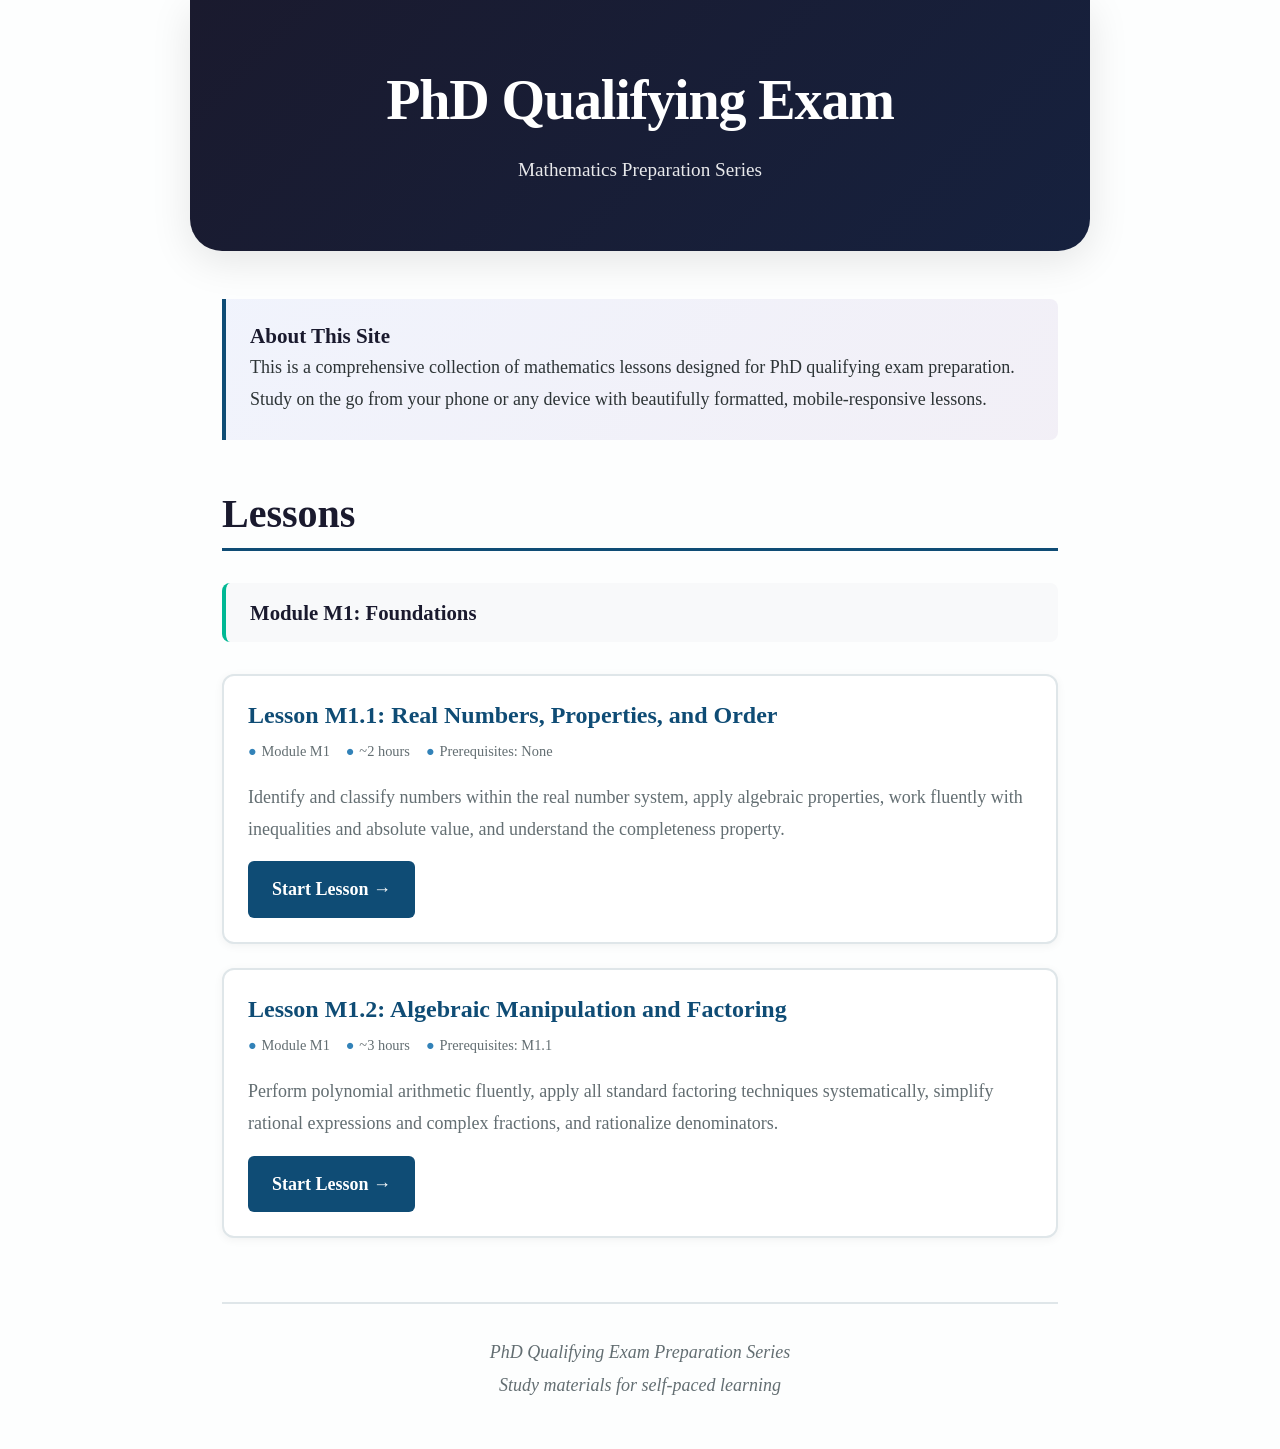
==== index.html @ f606b024 "Add homepage for GitHub Pages site Created index.html as the main entry point for the math lessons w" ====
<!DOCTYPE html>
<html lang="en">
<head>
    <meta charset="UTF-8">
    <meta name="viewport" content="width=device-width, initial-scale=1.0">
    <title>PhD Qualifying Exam Math Prep</title>

    <style>
        :root {
            --primary: #1a1a2e;
            --secondary: #16213e;
            --accent: #0f4c75;
            --highlight: #3282b8;
            --text: #2d3436;
            --text-light: #636e72;
            --bg: #fdfefe;
            --bg-alt: #f8f9fa;
            --border: #dfe6e9;
            --success: #00b894;
        }

        * {
            margin: 0;
            padding: 0;
            box-sizing: border-box;
        }

        body {
            font-family: 'Crimson Pro', 'Crimson Text', Georgia, serif;
            line-height: 1.8;
            color: var(--text);
            background: var(--bg);
            font-size: 18px;
        }

        h1, h2, h3 {
            font-family: 'Cormorant Garamond', 'Cormorant', Georgia, serif;
            font-weight: 600;
            line-height: 1.3;
            color: var(--primary);
        }

        h1 {
            font-size: 3.5rem;
            letter-spacing: -0.02em;
        }

        h2 {
            font-size: 2.5rem;
            border-bottom: 3px solid var(--accent);
            padding-bottom: 0.5rem;
            margin-top: 3rem;
            margin-bottom: 1.5rem;
        }

        .container {
            max-width: 900px;
            margin: 0 auto;
            padding: 3rem 2rem;
            animation: fadeIn 0.6s ease-out;
        }

        @keyframes fadeIn {
            from { opacity: 0; transform: translateY(20px); }
            to { opacity: 1; transform: translateY(0); }
        }

        .hero {
            background: linear-gradient(135deg, var(--primary) 0%, var(--secondary) 100%);
            color: white;
            padding: 4rem 2rem;
            margin: -3rem -2rem 3rem -2rem;
            border-radius: 0 0 2rem 2rem;
            box-shadow: 0 10px 40px rgba(0,0,0,0.1);
            text-align: center;
        }

        .hero h1 {
            color: white;
            margin-bottom: 1rem;
        }

        .hero p {
            font-size: 1.2rem;
            opacity: 0.9;
            max-width: 600px;
            margin: 0 auto;
        }

        .intro-box {
            background: linear-gradient(135deg, #667eea15 0%, #764ba215 100%);
            border-left: 4px solid var(--accent);
            padding: 1.5rem;
            margin: 2rem 0;
            border-radius: 0 8px 8px 0;
        }

        .lessons-grid {
            display: grid;
            gap: 1.5rem;
            margin: 2rem 0;
        }

        .lesson-card {
            background: white;
            border: 2px solid var(--border);
            border-radius: 12px;
            padding: 1.5rem;
            transition: all 0.3s ease;
            box-shadow: 0 2px 10px rgba(0,0,0,0.05);
        }

        .lesson-card:hover {
            box-shadow: 0 5px 20px rgba(0,0,0,0.1);
            transform: translateY(-2px);
            border-color: var(--accent);
        }

        .lesson-card h3 {
            color: var(--accent);
            margin-top: 0;
            margin-bottom: 0.5rem;
            font-size: 1.5rem;
        }

        .lesson-card p {
            color: var(--text-light);
            margin-bottom: 1rem;
        }

        .lesson-meta {
            display: flex;
            gap: 1rem;
            flex-wrap: wrap;
            font-size: 0.9rem;
            color: var(--text-light);
            margin-bottom: 1rem;
        }

        .lesson-meta-item {
            display: flex;
            align-items: center;
            gap: 0.3rem;
        }

        .lesson-meta-item::before {
            content: "●";
            color: var(--highlight);
        }

        .lesson-link {
            display: inline-block;
            padding: 0.75rem 1.5rem;
            background: var(--accent);
            color: white;
            text-decoration: none;
            border-radius: 6px;
            font-weight: 600;
            transition: all 0.3s ease;
        }

        .lesson-link:hover {
            background: var(--highlight);
            transform: translateX(5px);
        }

        .module-header {
            background: var(--bg-alt);
            padding: 1rem 1.5rem;
            border-radius: 8px;
            margin: 2rem 0 1rem 0;
            border-left: 4px solid var(--success);
        }

        .module-header h3 {
            margin: 0;
            color: var(--primary);
            font-size: 1.3rem;
        }

        footer {
            margin-top: 4rem;
            padding-top: 2rem;
            border-top: 2px solid var(--border);
            text-align: center;
            color: var(--text-light);
            font-style: italic;
        }

        @media (max-width: 768px) {
            body {
                font-size: 16px;
            }

            h1 {
                font-size: 2.5rem;
            }

            h2 {
                font-size: 2rem;
            }

            .container {
                padding: 2rem 1rem;
            }

            .hero {
                padding: 3rem 1rem;
                margin: -2rem -1rem 2rem -1rem;
            }
        }

        html {
            scroll-behavior: smooth;
        }

        @import url('https://fonts.googleapis.com/css2?family=Cormorant+Garamond:wght@400;600;700&family=Crimson+Pro:wght@400;600;700&display=swap');
    </style>
</head>
<body>
    <div class="container">
        <div class="hero">
            <h1>PhD Qualifying Exam</h1>
            <p>Mathematics Preparation Series</p>
        </div>

        <div class="intro-box">
            <h3>About This Site</h3>
            <p>This is a comprehensive collection of mathematics lessons designed for PhD qualifying exam preparation. Study on the go from your phone or any device with beautifully formatted, mobile-responsive lessons.</p>
        </div>

        <h2>Lessons</h2>

        <div class="module-header">
            <h3>Module M1: Foundations</h3>
        </div>

        <div class="lessons-grid">
            <div class="lesson-card">
                <h3>Lesson M1.1: Real Numbers, Properties, and Order</h3>
                <div class="lesson-meta">
                    <div class="lesson-meta-item">Module M1</div>
                    <div class="lesson-meta-item">~2 hours</div>
                    <div class="lesson-meta-item">Prerequisites: None</div>
                </div>
                <p>Identify and classify numbers within the real number system, apply algebraic properties, work fluently with inequalities and absolute value, and understand the completeness property.</p>
                <a href="lesson_m1_1.html" class="lesson-link">Start Lesson →</a>
            </div>

            <div class="lesson-card">
                <h3>Lesson M1.2: Algebraic Manipulation and Factoring</h3>
                <div class="lesson-meta">
                    <div class="lesson-meta-item">Module M1</div>
                    <div class="lesson-meta-item">~3 hours</div>
                    <div class="lesson-meta-item">Prerequisites: M1.1</div>
                </div>
                <p>Perform polynomial arithmetic fluently, apply all standard factoring techniques systematically, simplify rational expressions and complex fractions, and rationalize denominators.</p>
                <a href="lesson_m1_2.html" class="lesson-link">Start Lesson →</a>
            </div>
        </div>

        <footer>
            <p>PhD Qualifying Exam Preparation Series</p>
            <p>Study materials for self-paced learning</p>
        </footer>
    </div>
</body>
</html>
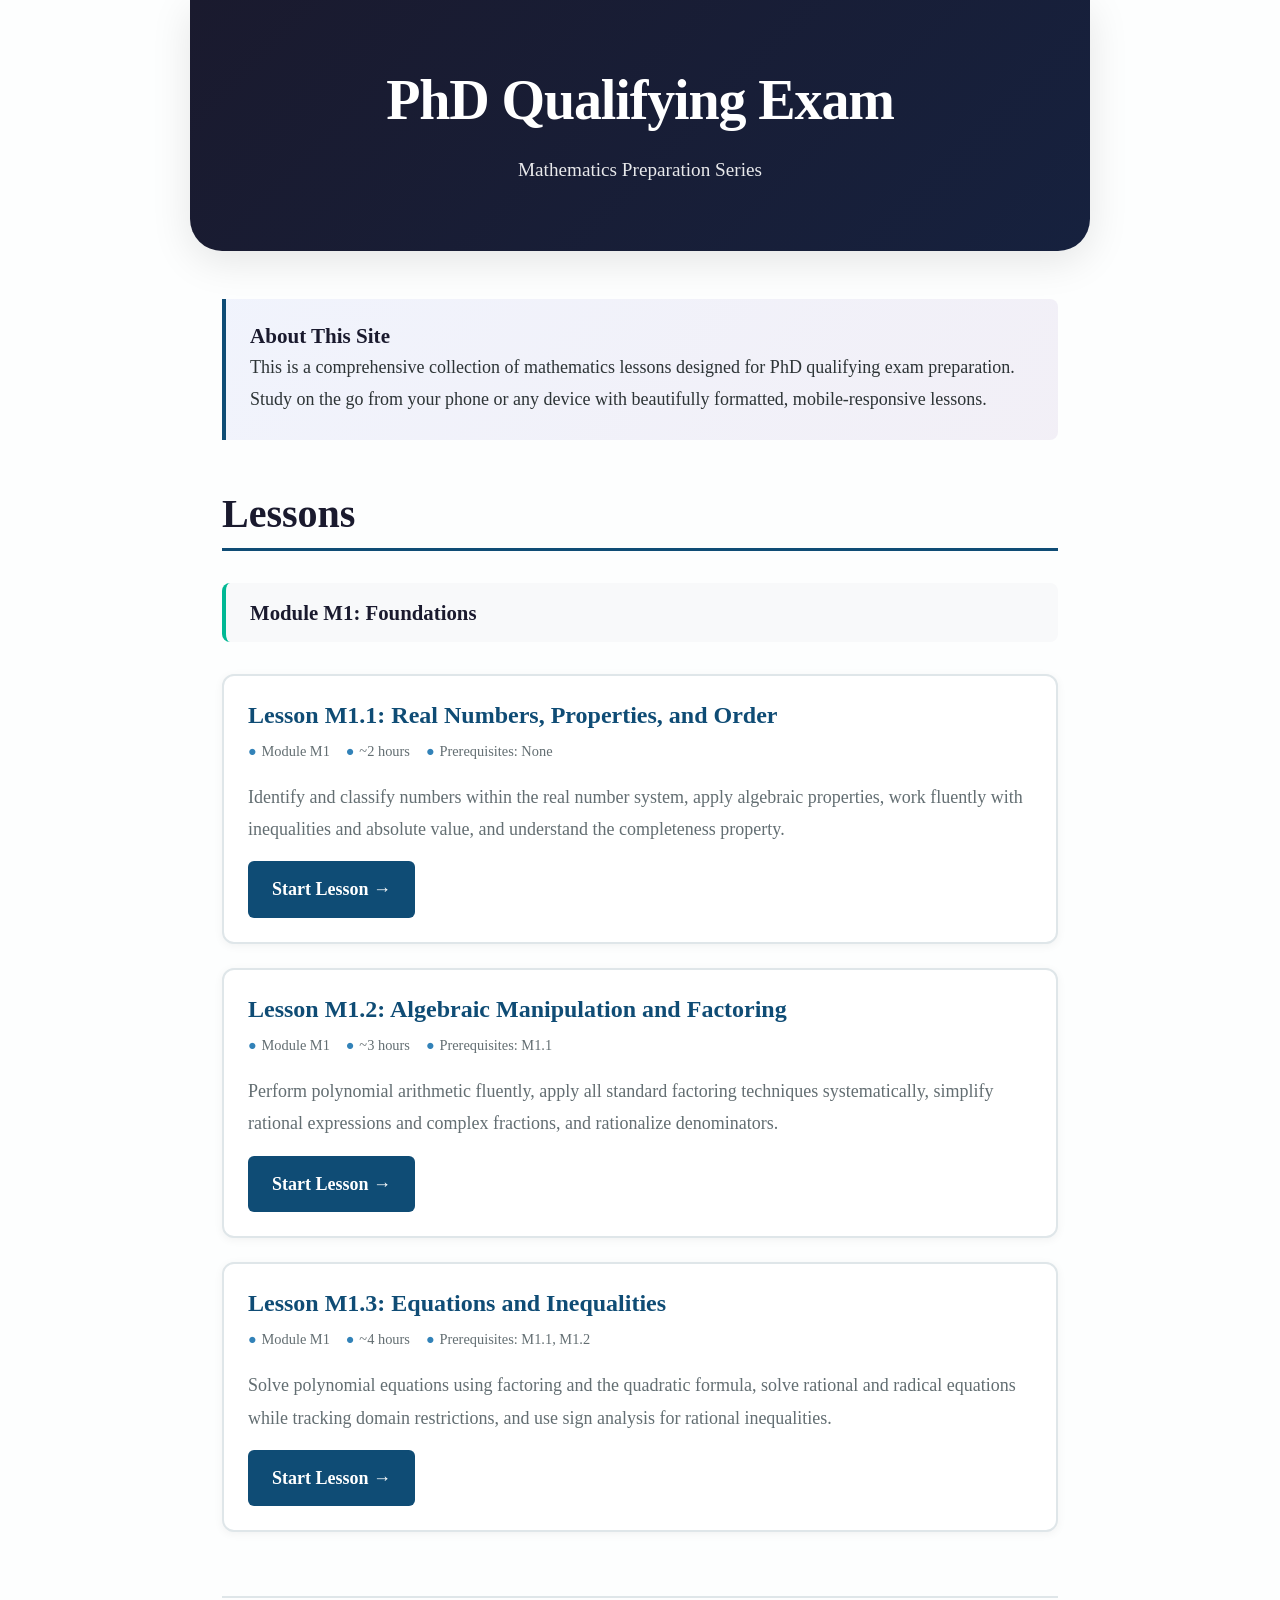
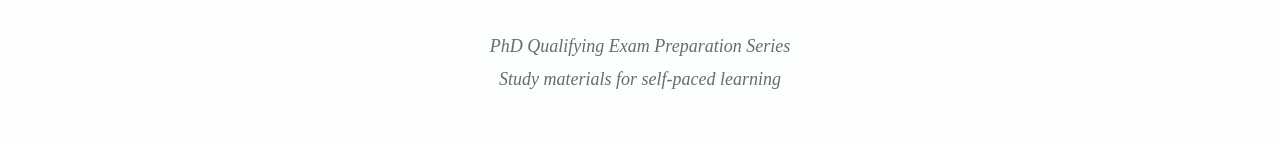
==== commit 31d92524: "Add Lesson M1.3: Equations and Inequalities Added new lesson covering polynomial equations, rational" ====
--- a/index.html
+++ b/index.html
@@ -257,6 +257,17 @@
                 <p>Perform polynomial arithmetic fluently, apply all standard factoring techniques systematically, simplify rational expressions and complex fractions, and rationalize denominators.</p>
                 <a href="lesson_m1_2.html" class="lesson-link">Start Lesson →</a>
             </div>
+
+            <div class="lesson-card">
+                <h3>Lesson M1.3: Equations and Inequalities</h3>
+                <div class="lesson-meta">
+                    <div class="lesson-meta-item">Module M1</div>
+                    <div class="lesson-meta-item">~4 hours</div>
+                    <div class="lesson-meta-item">Prerequisites: M1.1, M1.2</div>
+                </div>
+                <p>Solve polynomial equations using factoring and the quadratic formula, solve rational and radical equations while tracking domain restrictions, and use sign analysis for rational inequalities.</p>
+                <a href="lesson_m1_3.html" class="lesson-link">Start Lesson →</a>
+            </div>
         </div>
 
         <footer>
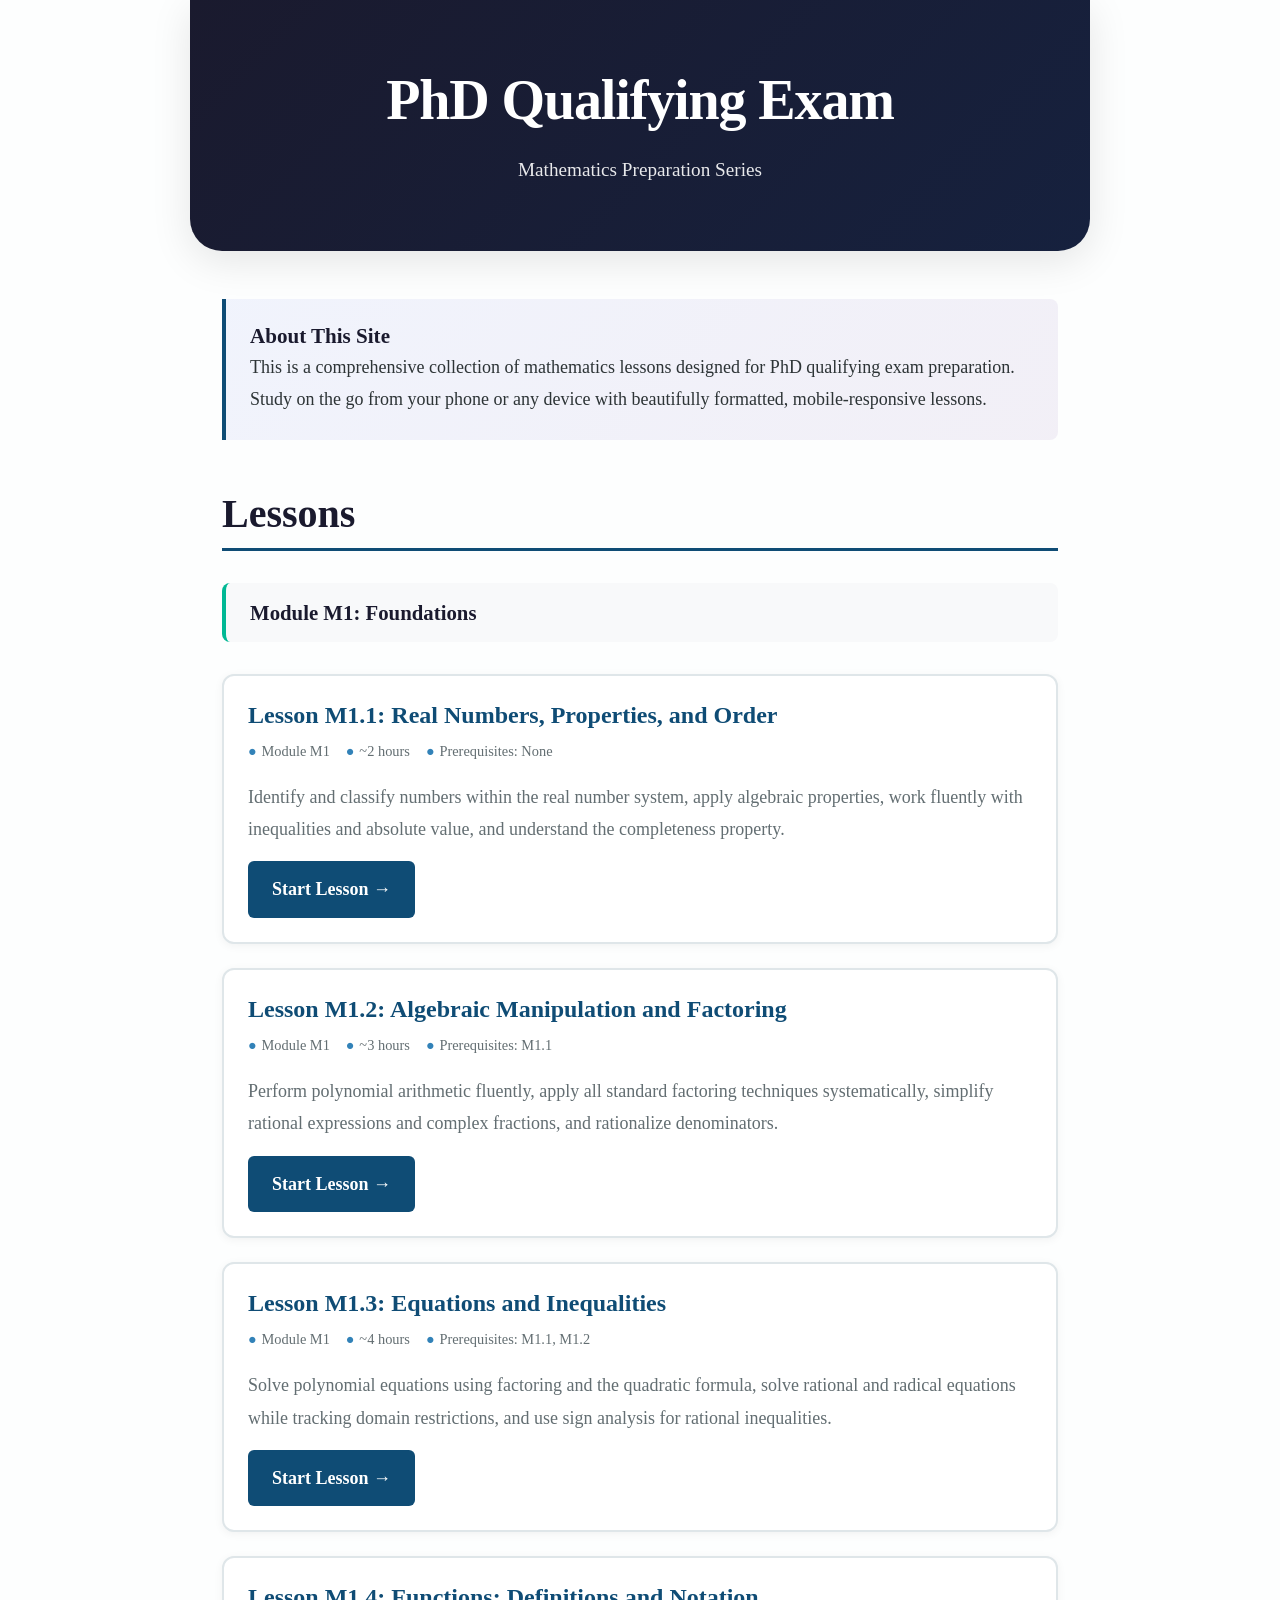
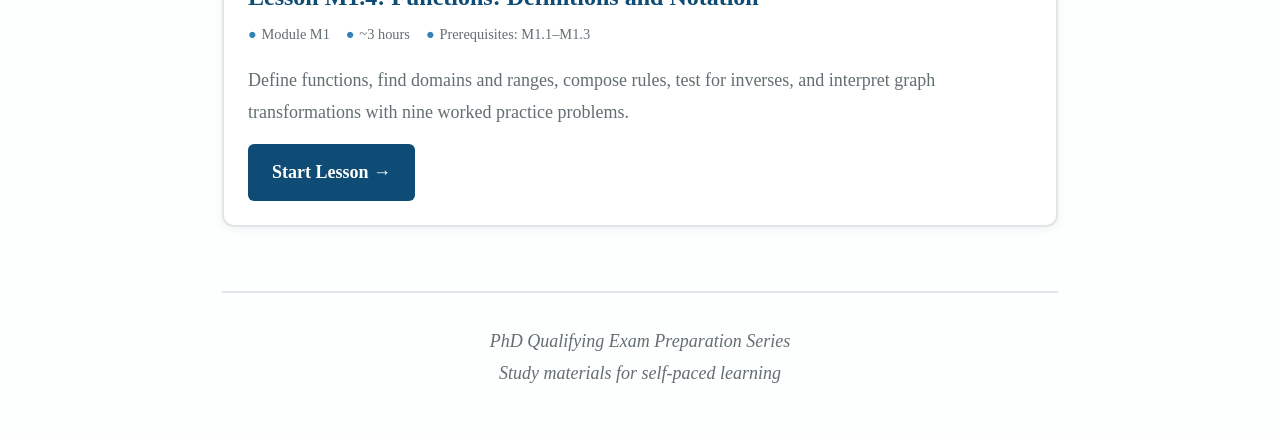
==== commit 50826425: "Add Lesson M1.4: Functions and Notation" ====
--- a/index.html
+++ b/index.html
@@ -268,6 +268,16 @@
                 <p>Solve polynomial equations using factoring and the quadratic formula, solve rational and radical equations while tracking domain restrictions, and use sign analysis for rational inequalities.</p>
                 <a href="lesson_m1_3.html" class="lesson-link">Start Lesson →</a>
             </div>
+            <div class="lesson-card">
+                <h3>Lesson M1.4: Functions: Definitions and Notation</h3>
+                <div class="lesson-meta">
+                    <div class="lesson-meta-item">Module M1</div>
+                    <div class="lesson-meta-item">~3 hours</div>
+                    <div class="lesson-meta-item">Prerequisites: M1.1–M1.3</div>
+                </div>
+                <p>Define functions, find domains and ranges, compose rules, test for inverses, and interpret graph transformations with nine worked practice problems.</p>
+                <a href="lesson_m1_4.html" class="lesson-link">Start Lesson →</a>
+            </div>
         </div>
 
         <footer>
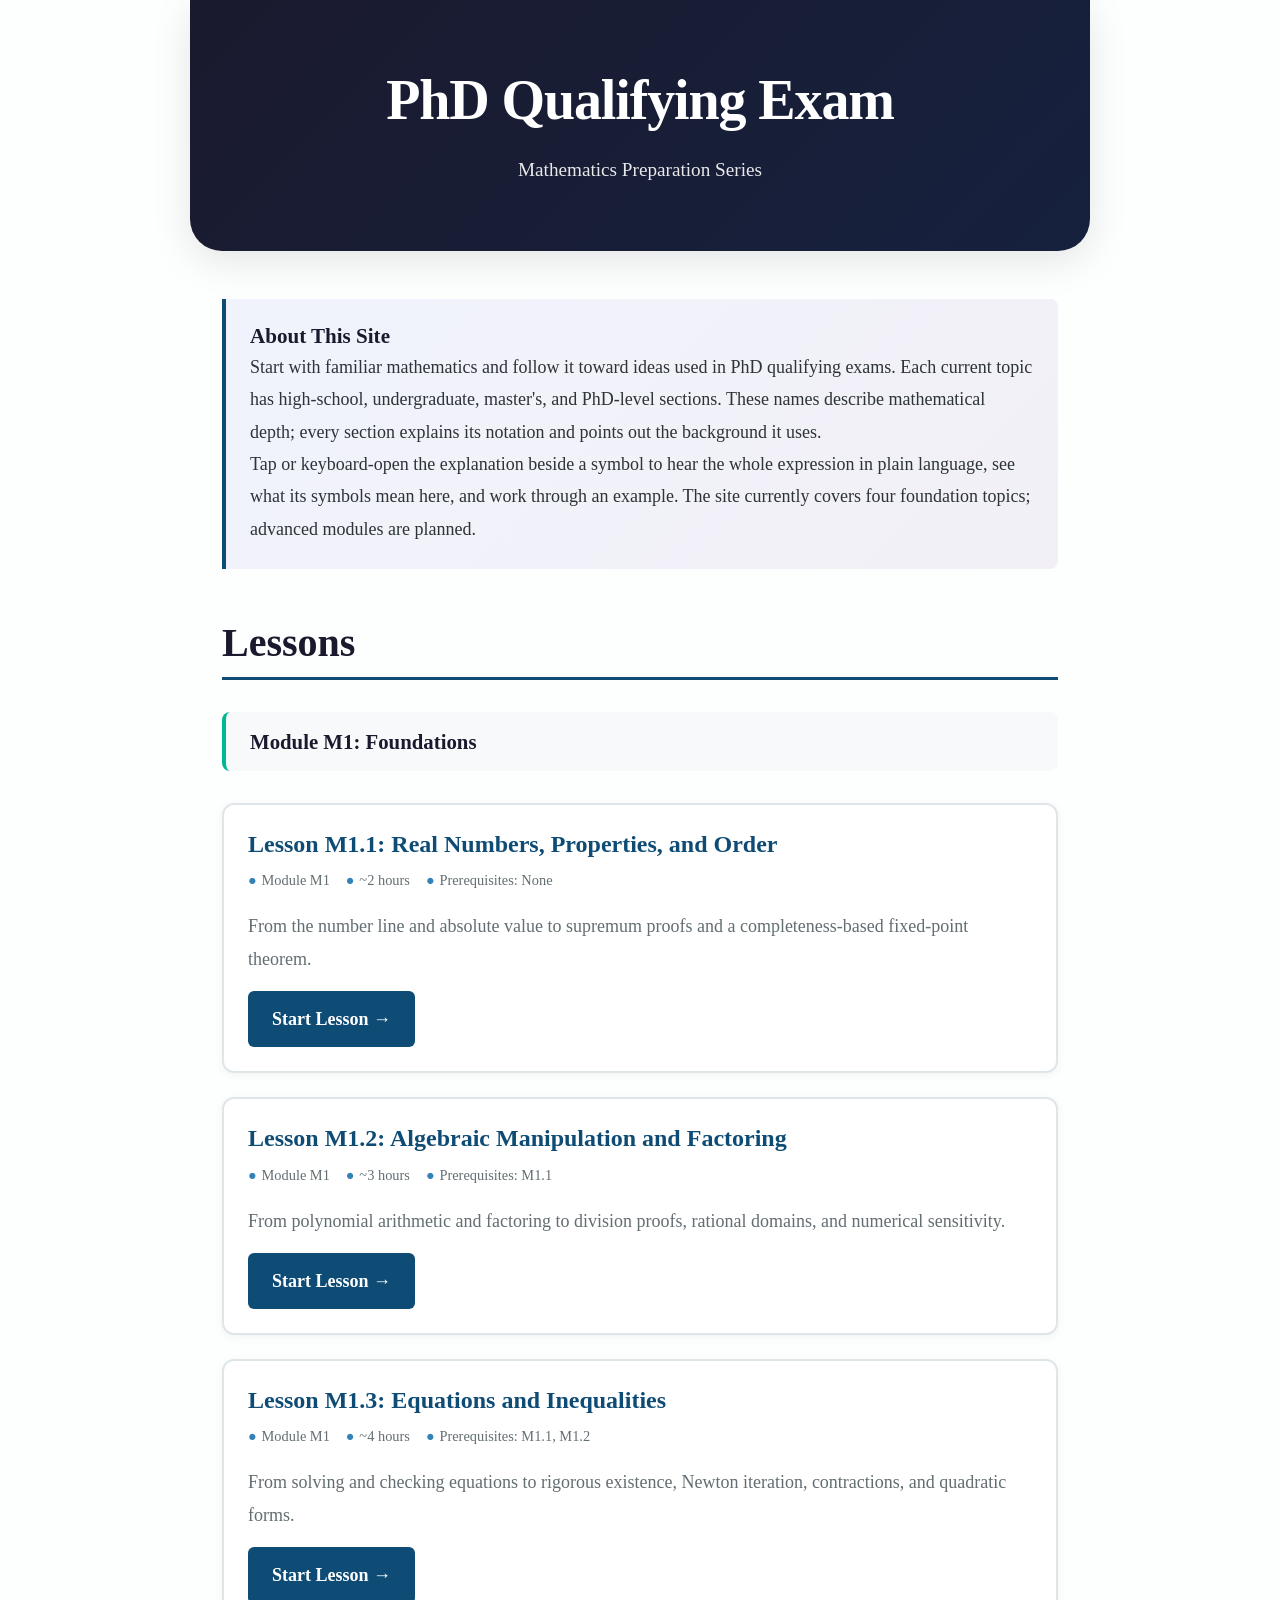
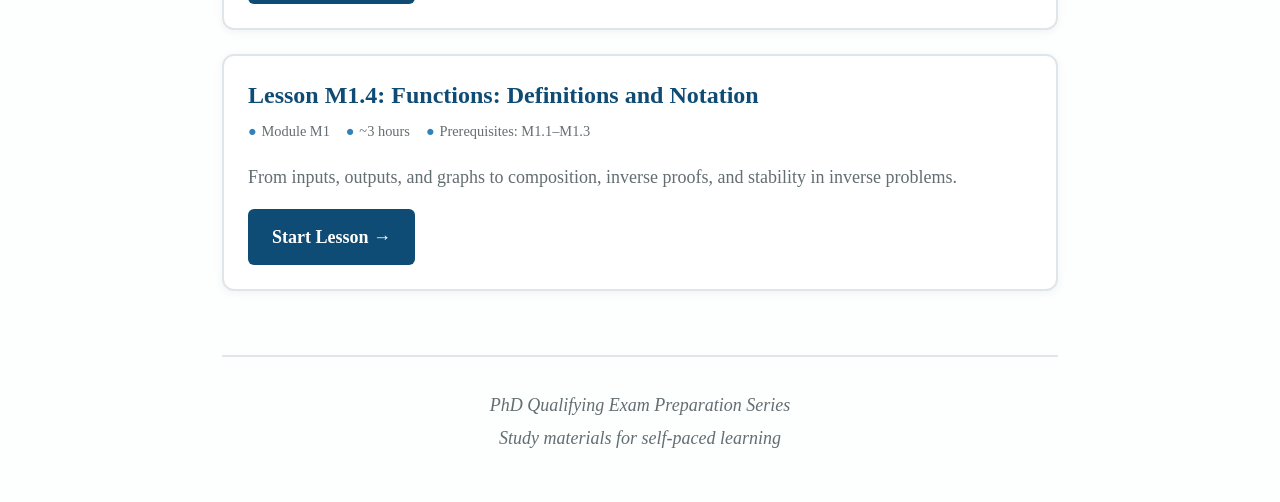
==== commit 7f0abf05: "Rework M1 foundation lessons across four depth levels" ====
--- a/index.html
+++ b/index.html
@@ -226,7 +226,8 @@
 
         <div class="intro-box">
             <h3>About This Site</h3>
-            <p>This is a comprehensive collection of mathematics lessons designed for PhD qualifying exam preparation. Study on the go from your phone or any device with beautifully formatted, mobile-responsive lessons.</p>
+            <p>Start with familiar mathematics and follow it toward ideas used in PhD qualifying exams. Each current topic has high-school, undergraduate, master's, and PhD-level sections. These names describe mathematical depth; every section explains its notation and points out the background it uses.</p>
+            <p>Tap or keyboard-open the explanation beside a symbol to hear the whole expression in plain language, see what its symbols mean here, and work through an example. The site currently covers four foundation topics; advanced modules are planned.</p>
         </div>
 
         <h2>Lessons</h2>
@@ -243,7 +244,7 @@
                     <div class="lesson-meta-item">~2 hours</div>
                     <div class="lesson-meta-item">Prerequisites: None</div>
                 </div>
-                <p>Identify and classify numbers within the real number system, apply algebraic properties, work fluently with inequalities and absolute value, and understand the completeness property.</p>
+                <p>From the number line and absolute value to supremum proofs and a completeness-based fixed-point theorem.</p>
                 <a href="lesson_m1_1.html" class="lesson-link">Start Lesson →</a>
             </div>
 
@@ -254,7 +255,7 @@
                     <div class="lesson-meta-item">~3 hours</div>
                     <div class="lesson-meta-item">Prerequisites: M1.1</div>
                 </div>
-                <p>Perform polynomial arithmetic fluently, apply all standard factoring techniques systematically, simplify rational expressions and complex fractions, and rationalize denominators.</p>
+                <p>From polynomial arithmetic and factoring to division proofs, rational domains, and numerical sensitivity.</p>
                 <a href="lesson_m1_2.html" class="lesson-link">Start Lesson →</a>
             </div>
 
@@ -265,7 +266,7 @@
                     <div class="lesson-meta-item">~4 hours</div>
                     <div class="lesson-meta-item">Prerequisites: M1.1, M1.2</div>
                 </div>
-                <p>Solve polynomial equations using factoring and the quadratic formula, solve rational and radical equations while tracking domain restrictions, and use sign analysis for rational inequalities.</p>
+                <p>From solving and checking equations to rigorous existence, Newton iteration, contractions, and quadratic forms.</p>
                 <a href="lesson_m1_3.html" class="lesson-link">Start Lesson →</a>
             </div>
             <div class="lesson-card">
@@ -275,7 +276,7 @@
                     <div class="lesson-meta-item">~3 hours</div>
                     <div class="lesson-meta-item">Prerequisites: M1.1–M1.3</div>
                 </div>
-                <p>Define functions, find domains and ranges, compose rules, test for inverses, and interpret graph transformations with nine worked practice problems.</p>
+                <p>From inputs, outputs, and graphs to composition, inverse proofs, and stability in inverse problems.</p>
                 <a href="lesson_m1_4.html" class="lesson-link">Start Lesson →</a>
             </div>
         </div>
